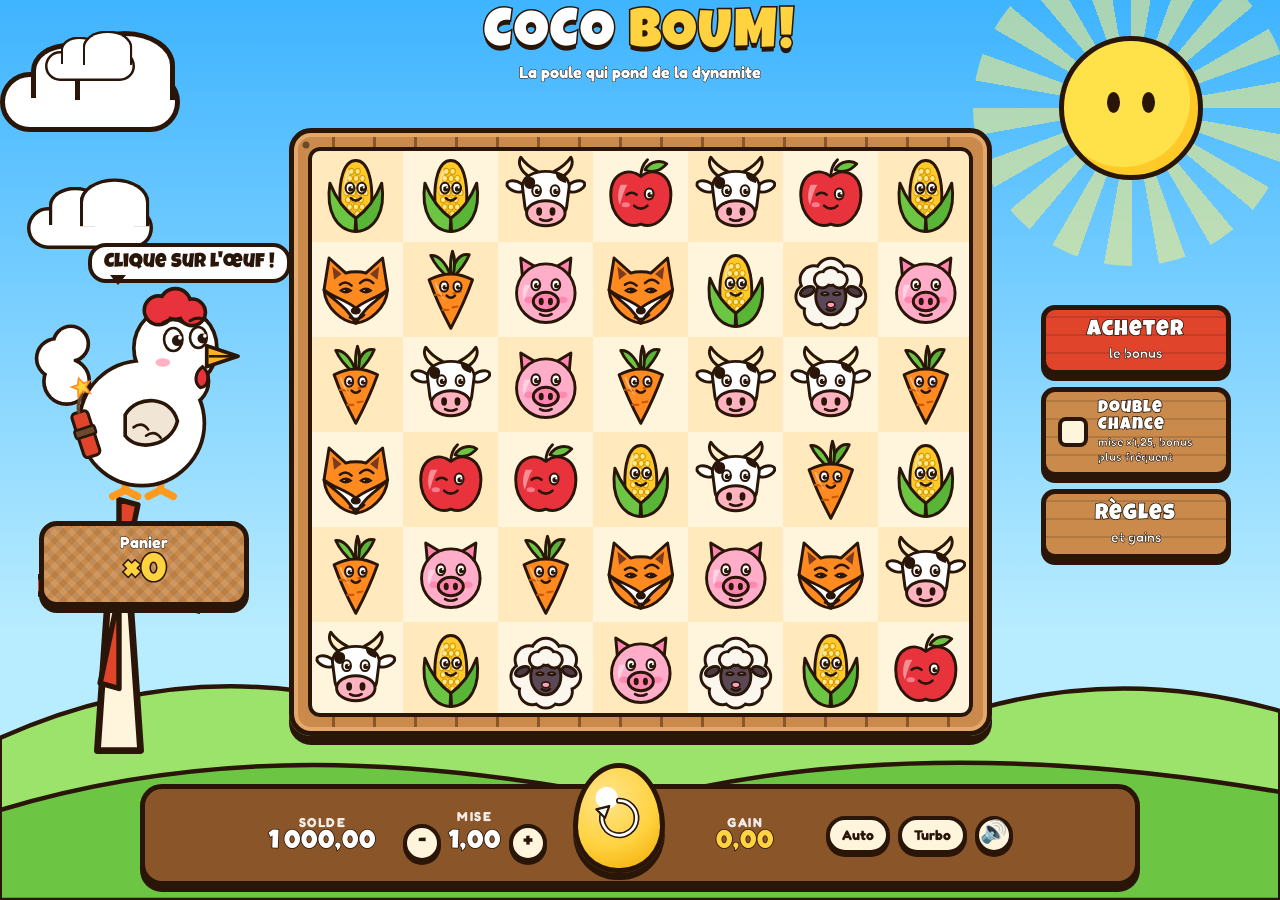
==== coco-boum/index.html @ 8f3250c7 "Make Coco Boum! playable: cartoon art, board animations, sounds and bonus screens Co-Authored-By: Cl" ====
<!doctype html>
<html lang="fr">
<head>
<meta charset="utf-8">
<meta name="viewport" content="width=device-width, initial-scale=1, viewport-fit=cover">
<title>Coco Boum!</title>
<link rel="preconnect" href="https://fonts.googleapis.com">
<link rel="stylesheet" href="https://fonts.googleapis.com/css2?family=Luckiest+Guy&family=Fredoka:wght@500;600;700&display=swap">
<link rel="stylesheet" href="style.css">
</head>
<body>
<!--BODY-->
<div id="scene" aria-hidden="true">
  <div class="sun"><div class="rays"></div><div class="face"></div></div>
  <div class="cloud c1"></div><div class="cloud c2"></div><div class="cloud c3"></div>
  <svg class="hills" viewBox="0 0 1600 400" preserveAspectRatio="none">
    <path d="M0 220 C200 140 380 150 560 210 C760 120 980 130 1180 200 C1340 150 1480 160 1600 190 V400 H0Z" fill="#9be36b" stroke="#2a1608" stroke-width="5"/>
    <path d="M0 300 C260 230 520 240 800 290 C1060 230 1340 240 1600 280 V400 H0Z" fill="#6cc644" stroke="#2a1608" stroke-width="5"/>
  </svg>
  <svg class="mill" viewBox="0 0 120 200">
    <path d="M44 196 L52 80 H68 L76 196Z" fill="#fff4dc" stroke="#2a1608" stroke-width="5" stroke-linejoin="round"/>
    <g class="blades"><path d="M60 80 L60 10 L74 14 Z M60 80 L130 80 L126 94Z M60 80 L60 150 L46 146Z M60 80 L-10 80 L-6 66Z" fill="#e0452b" stroke="#2a1608" stroke-width="4" stroke-linejoin="round"/><circle cx="60" cy="80" r="8" fill="#ffd23f" stroke="#2a1608" stroke-width="4"/></g>
  </svg>
</div>

<div id="app">
  <header id="top">
    <h1 class="logo"><span class="w1">COCO</span> <span class="w2">BOUM!</span></h1>
    <div class="tag">La poule qui pond de la dynamite</div>
  </header>

  <main id="stage">
    <aside id="left">
      <div id="cocoBox"><div id="bubble" hidden></div><div id="coco"></div></div>
      <div id="basket" title="Panier : les multiplicateurs des œufs s'additionnent ici">
        <div class="basket-label">Panier</div>
        <div class="basket-val" id="basketVal">×0</div>
      </div>
      <div id="fsBox" hidden>
        <div class="fs-label">Tours gratuits</div>
        <div class="fs-val"><span id="fsLeft">10</span></div>
      </div>
    </aside>

    <section id="boardWrap">
      <div id="board"></div>
      <div id="fx"></div>
      <div id="winFloat" hidden></div>
    </section>

    <aside id="right">
      <button class="plank buy" id="buyBtn"><b>Acheter</b><span>le bonus</span></button>
      <label class="plank ante" id="anteBox"><input type="checkbox" id="ante"><span><b>Double Chance</b><small>mise ×1,25, bonus plus fréquent</small></span></label>
      <button class="plank info" id="infoBtn"><b>Règles</b><span>et gains</span></button>
    </aside>
  </main>

  <footer id="bar">
    <div class="field"><small>Solde</small><b id="balance">1 000,00</b></div>
    <div class="field bet">
      <small>Mise</small>
      <div class="betrow"><button class="round" id="betDown" aria-label="Baisser la mise">−</button><b id="bet">1,00</b><button class="round" id="betUp" aria-label="Augmenter la mise">+</button></div>
    </div>
    <button id="spin" aria-label="Lancer"><svg viewBox="0 0 100 100"><path d="M50 18 A32 32 0 1 1 20 40" fill="none" stroke="#2a1608" stroke-width="11" stroke-linecap="round"/><path d="M50 18 A32 32 0 1 1 20 40" fill="none" stroke="#fff" stroke-width="5" stroke-linecap="round"/><path d="M8 34 L24 50 L32 28Z" fill="#fff" stroke="#2a1608" stroke-width="4" stroke-linejoin="round"/></svg></button>
    <div class="field win"><small>Gain</small><b id="win">0,00</b></div>
    <div class="toggles">
      <button class="round wide" id="autoBtn">Auto</button>
      <button class="round wide" id="turboBtn">Turbo</button>
      <button class="round" id="soundBtn" aria-label="Son">🔊</button>
    </div>
  </footer>
</div>

<div id="overlay" hidden><div class="card" id="overlayCard"></div></div>
<canvas id="confetti"></canvas>
<!--/BODY-->
<script src="engine.js"></script>
<script src="art.js"></script>
<script src="game.js"></script>
</body>
</html>
---- coco-boum/style.css ----
/* Ferme en plein jour, façon dessin animé : contours bruns épais, aplats vifs, planches de bois. */
:root {
  --ink: #2a1608;
  --sky-top: #3fb4ff;
  --sky-bottom: #b8ecff;
  --grass: #6cc644;
  --barn: #e0452b;
  --chick: #ffd23f;
  --cream: #fff4dc;
  --wood: #c98a4b;
  --wood-dark: #8a5528;
  --fox: #ff8a1f;
  --display: 'Luckiest Guy', 'Arial Black', Impact, sans-serif;
  --body: 'Fredoka', 'Trebuchet MS', system-ui, sans-serif;
  --cell: 64px;
  --speed: 1;
  color-scheme: light;
}

* { box-sizing: border-box; }
[hidden] { display: none !important; }
html, body { height: 100%; margin: 0; overflow: hidden; }
body {
  background: var(--sky-bottom);
  color: var(--ink);
  font-family: var(--body);
  -webkit-tap-highlight-color: transparent;
  user-select: none;
}
button { font: inherit; color: inherit; cursor: pointer; }
button:focus-visible, label:focus-within { outline: 4px solid #fff; outline-offset: 2px; }

/* ---------- décor ---------- */
#scene { position: fixed; inset: 0; pointer-events: none; overflow: hidden; background: linear-gradient(var(--sky-top), var(--sky-bottom) 70%); transition: background 1s; }
.sun { position: absolute; top: 4vh; right: 6vw; width: 16vh; height: 16vh; }
.sun .rays { position: absolute; inset: -60%; border-radius: 50%;
  background: repeating-conic-gradient(rgba(255, 238, 120, .55) 0 10deg, transparent 10deg 20deg);
  animation: spinSlow 40s linear infinite; }
.sun .face { position: absolute; inset: 0; border-radius: 50%; background: #ffe24a; border: 5px solid var(--ink);
  box-shadow: inset -8px -8px 0 #ffc928; }
.sun .face::before, .sun .face::after { content: ''; position: absolute; top: 38%; width: 10%; height: 16%; border-radius: 50%; background: var(--ink); }
.sun .face::before { left: 32%; } .sun .face::after { right: 32%; }
.cloud { position: absolute; width: 180px; height: 60px; background: #fff; border: 5px solid var(--ink); border-radius: 40px; animation: drift linear infinite; }
.cloud::before, .cloud::after { content: ''; position: absolute; background: #fff; border: 5px solid var(--ink); border-bottom: 0; border-radius: 50% 50% 0 0; }
.cloud::before { width: 70px; height: 50px; left: 26px; top: -34px; border-right: 0; }
.cloud::after { width: 90px; height: 64px; left: 70px; top: -46px; }
.cloud.c1 { top: 8vh; animation-duration: 70s; animation-delay: -20s; }
.cloud.c2 { top: 22vh; transform: scale(.7); animation-duration: 95s; animation-delay: -60s; }
.cloud.c3 { top: 4vh; transform: scale(.5); animation-duration: 120s; animation-delay: -5s; }
.hills { position: absolute; left: 0; bottom: 0; width: 100%; height: 40vh; }
.mill { position: absolute; left: 3vw; bottom: 16vh; height: 30vh; }
.mill .blades { transform-origin: 60px 80px; animation: spinSlow 9s linear infinite; }
body.fs { --sky-top: #5b2a86; --sky-bottom: #ff9d5c; }
body.fs .sun .face { background: #ffb347; }
@keyframes spinSlow { to { transform: rotate(360deg); } }
@keyframes drift { from { left: -240px; } to { left: 110vw; } }

/* ---------- mise en page ---------- */
#app { position: relative; height: 100%; display: flex; flex-direction: column; padding: 8px 16px; gap: 6px; }
#top { text-align: center; line-height: 1; }
.logo { margin: 0; font-family: var(--display); font-weight: 400; font-size: clamp(30px, 6vh, 62px); letter-spacing: 2px;
  -webkit-text-stroke: 3px var(--ink); paint-order: stroke fill; text-shadow: 0 5px 0 var(--ink); }
.logo .w1 { color: #fff; }
.logo .w2 { color: var(--chick); display: inline-block; animation: wobble 2.4s ease-in-out infinite; }
.tag { font-weight: 700; font-size: clamp(12px, 1.8vh, 17px); color: #fff; -webkit-text-stroke: 1px var(--ink); paint-order: stroke fill; margin-top: 2px; }
@keyframes wobble { 0%, 100% { transform: rotate(-3deg) scale(1); } 50% { transform: rotate(3deg) scale(1.06); } }

#stage { flex: 1; min-height: 0; display: grid; grid-template-columns: minmax(0, 1fr) auto minmax(0, 1fr); gap: 16px; align-items: center; }
#left, #right { display: flex; flex-direction: column; align-items: center; gap: 12px; min-width: 0; }

/* ---------- plateau ---------- */
#boardWrap { position: relative; width: calc(var(--cell) * 7 + 38px); height: calc(var(--cell) * 6 + 38px); padding: 14px;
  border: 5px solid var(--ink); border-radius: 22px;
  background:
    radial-gradient(circle at 12px 12px, #6b4a2a 3px, transparent 4px) 0 0 / 100% 100% no-repeat,
    repeating-linear-gradient(90deg, var(--wood) 0 38px, var(--wood-dark) 38px 41px);
  box-shadow: 0 9px 0 var(--ink), inset 0 0 0 4px #e3a86a; }
#boardWrap::after { content: ''; position: absolute; inset: 14px; border-radius: 12px; border: 4px solid var(--ink); pointer-events: none; }
#board { position: relative; width: 100%; height: 100%; border-radius: 12px; overflow: hidden;
  background: repeating-conic-gradient(#fff4dc 0 25%, #ffe9bd 0 50%) 0 0 / calc(var(--cell) * 2) calc(var(--cell) * 2); }
#fx { position: absolute; inset: 14px; pointer-events: none; }

.cell { position: absolute; left: 0; top: 0; width: var(--cell); height: var(--cell); padding: calc(var(--cell) * .06);
  transition: transform calc(380ms / var(--speed)) cubic-bezier(.34, 1.45, .64, 1); will-change: transform; }
.cell.no-anim { transition: none; }
.cell .sym { position: relative; width: 100%; height: 100%; transform-origin: 50% 90%; }
.cell svg { width: 100%; height: 100%; display: block; overflow: visible; }
.cell .crack { position: absolute; inset: 0; }
.cell.landed .sym { animation: squash calc(300ms / var(--speed)) ease-out; }
.cell.win .sym { animation: wiggle calc(260ms / var(--speed)) ease-in-out infinite; filter: drop-shadow(0 0 6px #fff) drop-shadow(0 0 10px #ffd23f); }
.cell.pop .sym { animation: pop calc(300ms / var(--speed)) ease-in forwards; }
.cell.egg .sym { animation: eggIdle 2.2s ease-in-out infinite; filter: drop-shadow(0 0 5px rgba(255, 210, 63, .9)); }
.cell.shake .sym { animation: shake calc(90ms / var(--speed)) linear 5; }
.cell.barn.glow .sym { animation: barnGlow .5s ease-in-out infinite alternate; }
.cell.charred .sym { filter: brightness(.25) sepia(1); }
@keyframes squash { 0% { transform: scale(1.15, .8); } 55% { transform: scale(.94, 1.08); } 100% { transform: none; } }
@keyframes wiggle { 0%, 100% { transform: rotate(-7deg) scale(1.08); } 50% { transform: rotate(7deg) scale(1.08); } }
@keyframes pop { 0% { transform: scale(1.1); } 40% { transform: scale(1.35); opacity: 1; } 100% { transform: scale(0); opacity: 0; } }
@keyframes eggIdle { 0%, 100% { transform: rotate(-4deg); } 50% { transform: rotate(4deg); } }
@keyframes shake { 0% { transform: translateX(-5%) rotate(-6deg); } 50% { transform: translateX(5%) rotate(6deg); } 100% { transform: translateX(-5%) rotate(-6deg); } }
@keyframes barnGlow { from { transform: scale(1); filter: drop-shadow(0 0 4px #fff); } to { transform: scale(1.12); filter: drop-shadow(0 0 14px #ffd23f); } }

/* ---------- effets ---------- */
.word { position: absolute; font-family: var(--display); color: var(--chick); -webkit-text-stroke: 3px var(--ink); paint-order: stroke fill;
  text-shadow: 0 4px 0 var(--ink); white-space: nowrap; transform: translate(-50%, -50%); pointer-events: none; z-index: 5;
  animation: wordPop calc(900ms / var(--speed)) cubic-bezier(.3, 1.6, .5, 1) forwards; }
.word.red { color: var(--barn); }
.word.white { color: #fff; }
@keyframes wordPop { 0% { transform: translate(-50%, -50%) scale(0) rotate(-12deg); } 30% { transform: translate(-50%, -50%) scale(1.2) rotate(4deg); }
  75% { opacity: 1; transform: translate(-50%, -60%) scale(1) rotate(0); } 100% { opacity: 0; transform: translate(-50%, -90%) scale(.9); } }
.medal { position: absolute; width: calc(var(--cell) * 1.1); height: calc(var(--cell) * 1.1); transform: translate(-50%, -50%); z-index: 6; pointer-events: none;
  display: grid; place-items: center; transition: left calc(600ms / var(--speed)) cubic-bezier(.5, -0.3, .6, 1), top calc(600ms / var(--speed)) cubic-bezier(.3, -0.6, .6, 1), transform calc(600ms / var(--speed)); }
.medal svg { position: absolute; inset: 0; width: 100%; height: 100%; animation: spinSlow 3s linear infinite; }
.medal b { position: relative; font-family: var(--display); font-weight: 400; font-size: calc(var(--cell) * .38); color: #fff; -webkit-text-stroke: 2.5px var(--ink); paint-order: stroke fill; }
.medal.born { animation: medalIn calc(450ms / var(--speed)) cubic-bezier(.3, 1.8, .5, 1); }
@keyframes medalIn { from { transform: translate(-50%, -50%) scale(0) rotate(-90deg); } }
.shell { position: absolute; width: calc(var(--cell) * .5); height: calc(var(--cell) * .3); background: var(--cream); border: 3px solid var(--ink);
  pointer-events: none; z-index: 4; animation: shellFly calc(600ms / var(--speed)) ease-in forwards; }
.shell.top { border-radius: 50% 50% 10% 10%; clip-path: polygon(0 0, 100% 0, 100% 70%, 80% 100%, 60% 70%, 40% 100%, 20% 70%, 0 100%); --dx: -40px; }
.shell.bot { border-radius: 10% 10% 50% 50%; --dx: 40px; }
@keyframes shellFly { to { transform: translate(var(--dx), 60px) rotate(200deg); opacity: 0; } }
.star { position: absolute; width: calc(var(--cell) * .32); height: calc(var(--cell) * .32); pointer-events: none; z-index: 4;
  animation: starFly calc(600ms / var(--speed)) ease-out forwards; }
.star svg { width: 100%; height: 100%; }
@keyframes starFly { from { transform: translate(-50%, -50%) scale(.4); } to { transform: translate(calc(-50% + var(--dx)), calc(-50% + var(--dy))) rotate(180deg) scale(1); opacity: 0; } }
.puff { position: absolute; width: calc(var(--cell) * 1.3); height: calc(var(--cell) * 1.3); transform: translate(-50%, -50%); border-radius: 50%; pointer-events: none; z-index: 4;
  background: radial-gradient(circle at 30% 30%, #fff 0 30%, transparent 31%), radial-gradient(circle at 70% 35%, #fff 0 28%, transparent 29%), radial-gradient(circle at 50% 70%, #fff 0 32%, transparent 33%);
  filter: drop-shadow(0 0 1px var(--ink)) drop-shadow(0 0 1px var(--ink)); animation: puff calc(500ms / var(--speed)) ease-out forwards; }
@keyframes puff { from { transform: translate(-50%, -50%) scale(.3); } 60% { opacity: 1; } to { transform: translate(-50%, -50%) scale(1.3); opacity: 0; } }
.boom { position: absolute; width: calc(var(--cell) * 3.4); height: calc(var(--cell) * 3.4); transform: translate(-50%, -50%); pointer-events: none; z-index: 7;
  animation: boom calc(650ms / var(--speed)) cubic-bezier(.2, 1.4, .5, 1) forwards; }
.boom svg { width: 100%; height: 100%; }
@keyframes boom { 0% { transform: translate(-50%, -50%) scale(.1) rotate(-30deg); } 40% { transform: translate(-50%, -50%) scale(1.1) rotate(8deg); } 80% { opacity: 1; } 100% { transform: translate(-50%, -50%) scale(1.25); opacity: 0; } }
.dyn { position: absolute; width: var(--cell); height: var(--cell); transform: translate(-50%, -50%); z-index: 6; pointer-events: none; animation: fizz 120ms linear infinite; }
.dyn svg { width: 100%; height: 100%; }
.dyn .sp { position: absolute; right: -8%; top: -14%; width: 40%; height: 40%; animation: spinSlow .3s linear infinite; }
@keyframes fizz { 50% { transform: translate(-50%, -50%) rotate(4deg) scale(1.05); } }
.shakeAll { animation: bigShake calc(400ms / var(--speed)) linear; }
@keyframes bigShake { 20% { transform: translate(-8px, 5px) rotate(-1deg); } 40% { transform: translate(8px, -6px) rotate(1deg); } 60% { transform: translate(-6px, -3px); } 80% { transform: translate(5px, 4px); } }
.runner { position: absolute; top: calc(var(--cell) * -1.1); left: -30%; width: calc(var(--cell) * 1.6); z-index: 8; pointer-events: none;
  transition: left calc(1100ms / var(--speed)) linear; }
.runner .coco-svg { width: 100%; animation: hop calc(160ms / var(--speed)) ease-in-out infinite alternate; }
@keyframes hop { to { transform: translateY(-10%) rotate(4deg); } }

#winFloat { position: absolute; left: 50%; top: 50%; transform: translate(-50%, -50%); z-index: 9; pointer-events: none;
  font-family: var(--display); font-size: calc(var(--cell) * .9); color: #fff; -webkit-text-stroke: 4px var(--ink); paint-order: stroke fill; text-shadow: 0 6px 0 var(--ink);
  animation: slam calc(500ms / var(--speed)) cubic-bezier(.3, 1.7, .5, 1); white-space: nowrap; }
#winFloat em { font-style: normal; color: var(--chick); }
@keyframes slam { from { transform: translate(-50%, -50%) scale(2.6); opacity: 0; } }

/* ---------- Coco et le Panier ---------- */
#cocoBox { position: relative; width: min(100%, 230px); }
#coco .coco-svg { width: 100%; display: block; animation: breathe 2.6s ease-in-out infinite; transform-origin: 50% 100%; }
#coco.happy .coco-svg { animation: jump .45s cubic-bezier(.3, 1.6, .5, 1) 3; }
#coco.scared .coco-svg { animation: shake .09s linear 8; }
.coco-svg .lid { transform-box: fill-box; transform-origin: 50% 0; transform: scaleY(0); animation: blink 4s infinite; }
.fuse-spark { animation: spinSlow .4s linear infinite; transform-box: fill-box; transform-origin: center; }
@keyframes breathe { 0%, 100% { transform: scale(1, 1); } 50% { transform: scale(1.03, .97); } }
@keyframes jump { 40% { transform: translateY(-22%) scale(.92, 1.1); } 70% { transform: translateY(0) scale(1.1, .9); } }
@keyframes blink { 0%, 92%, 100% { transform: scaleY(0); } 95% { transform: scaleY(1); } }
#bubble { position: absolute; top: -6%; right: -14%; z-index: 2; background: #fff; border: 4px solid var(--ink); border-radius: 18px; padding: 6px 12px;
  font-family: var(--display); font-size: 20px; white-space: nowrap; animation: slamSmall .35s cubic-bezier(.3, 1.8, .5, 1); }
#bubble::after { content: ''; position: absolute; left: 18px; bottom: -14px; border: 8px solid transparent; border-top: 10px solid var(--ink); }
@keyframes slamSmall { from { transform: scale(0); } }

#basket, #fsBox { width: min(100%, 210px); text-align: center; background: var(--wood); border: 5px solid var(--ink); border-radius: 18px;
  box-shadow: 0 6px 0 var(--ink); padding: 6px 10px 8px;
  background-image: repeating-linear-gradient(45deg, rgba(0, 0, 0, .08) 0 6px, transparent 6px 12px), repeating-linear-gradient(-45deg, rgba(255, 255, 255, .12) 0 6px, transparent 6px 12px); }
.basket-label, .fs-label { font-weight: 700; color: #fff; -webkit-text-stroke: 1px var(--ink); paint-order: stroke fill; font-size: 16px; }
.basket-val, .fs-val { font-family: var(--display); font-size: 40px; line-height: 1.05; color: var(--chick); -webkit-text-stroke: 3px var(--ink); paint-order: stroke fill; }
#basket.bump { animation: squash .4s ease-out; }
#basket.hot .basket-val { color: #fff; animation: wobble .5s ease-in-out infinite; }
#fsBox { background-color: #7b3fb0; }

/* ---------- panneaux de bois ---------- */
.plank { display: flex; flex-direction: column; align-items: center; justify-content: center; gap: 2px; width: min(100%, 190px); min-height: 70px; padding: 8px 12px;
  background: var(--wood) repeating-linear-gradient(0deg, transparent 0 16px, rgba(0, 0, 0, .12) 16px 18px); border: 5px solid var(--ink); border-radius: 14px;
  box-shadow: 0 6px 0 var(--ink); text-align: center; font-weight: 600; font-size: 14px; color: #fff; -webkit-text-stroke: .6px var(--ink); transition: transform .1s; }
.plank b { font-family: var(--display); font-weight: 400; font-size: 22px; letter-spacing: 1px; -webkit-text-stroke: 1.5px var(--ink); paint-order: stroke fill; display: block; }
.plank:hover { transform: translateY(-2px) rotate(-1deg); }
.plank:active { transform: translateY(4px); box-shadow: 0 2px 0 var(--ink); }
.plank.buy { background-color: var(--barn); }
.plank.ante { cursor: pointer; flex-direction: row; gap: 10px; text-align: left; }
.plank.ante input { appearance: none; width: 30px; height: 30px; flex: none; border: 4px solid var(--ink); border-radius: 8px; background: var(--cream); margin: 0; cursor: pointer; }
.plank.ante input:checked { background: var(--chick) url("data:image/svg+xml,%3Csvg xmlns='http://www.w3.org/2000/svg' viewBox='0 0 20 20'%3E%3Cpath d='M4 10l4 4 8-9' fill='none' stroke='%232a1608' stroke-width='3.5' stroke-linecap='round' stroke-linejoin='round'/%3E%3C/svg%3E") center/80% no-repeat; }
.plank.ante b { font-size: 17px; }
.plank.ante small { display: block; font-size: 12px; }
button:disabled, .plank.off { opacity: .5; pointer-events: none; }

/* ---------- barre du bas ---------- */
#bar { display: flex; align-items: center; justify-content: center; gap: clamp(8px, 2vw, 28px); flex-wrap: wrap;
  padding: 8px 18px calc(8px + env(safe-area-inset-bottom, 0px)); background: var(--wood-dark); border: 5px solid var(--ink); border-radius: 22px;
  box-shadow: 0 6px 0 var(--ink); max-width: 1000px; width: 100%; margin: 0 auto 6px; }
.field { display: flex; flex-direction: column; align-items: center; min-width: 110px; color: #fff; }
.field small { font-weight: 700; font-size: 13px; text-transform: uppercase; letter-spacing: 1.5px; opacity: .9; }
.field b { font-family: var(--display); font-weight: 400; font-size: 26px; letter-spacing: 1px; -webkit-text-stroke: 1.5px var(--ink); paint-order: stroke fill; font-variant-numeric: tabular-nums; }
.field.win b { color: var(--chick); }
.betrow { display: flex; align-items: center; gap: 8px; }
.round { width: 38px; height: 38px; border-radius: 50%; border: 4px solid var(--ink); background: var(--cream); color: var(--ink); font-family: var(--display); font-size: 22px; line-height: 1;
  box-shadow: 0 3px 0 var(--ink); display: grid; place-items: center; padding: 0; }
.round.wide { width: auto; border-radius: 20px; padding: 0 12px; font-family: var(--body); font-weight: 700; font-size: 14px; }
.round.on { background: var(--chick); }
.round:active { transform: translateY(3px); box-shadow: none; }
.toggles { display: flex; gap: 8px; }
#spin { width: 92px; height: 110px; border: 5px solid var(--ink); border-radius: 50% 50% 48% 48% / 58% 58% 42% 42%; background: radial-gradient(circle at 35% 30%, #fff 0 12%, #ffe07a 13%, var(--chick) 55%, #f0a800);
  box-shadow: 0 7px 0 var(--ink); margin-top: -34px; padding: 14px; transition: transform .15s; }
#spin svg { width: 100%; height: 100%; }
#spin:hover svg { animation: spinSlow .8s linear infinite; }
#spin:active { transform: translateY(5px); box-shadow: 0 2px 0 var(--ink); }
#spin.busy { background: radial-gradient(circle at 35% 30%, #fff 0 12%, #ffd0b8 13%, #ff8a1f 60%, #e0452b); }
#spin.busy svg { animation: spinSlow .5s linear infinite; }

/* ---------- fenêtres ---------- */
#overlay { position: fixed; inset: 0; z-index: 50; display: grid; place-items: center; padding: 16px; background: rgba(42, 22, 8, .55); }
#overlay .card { position: relative; max-width: 620px; width: 100%; max-height: 90%; overflow: auto; background: var(--cream); border: 6px solid var(--ink); border-radius: 26px;
  box-shadow: 0 10px 0 var(--ink); padding: 22px; text-align: center; animation: slam .45s cubic-bezier(.3, 1.6, .5, 1); }
.card h2 { font-family: var(--display); font-weight: 400; font-size: 38px; margin: 0 0 8px; color: var(--chick); -webkit-text-stroke: 2.5px var(--ink); paint-order: stroke fill; text-shadow: 0 4px 0 var(--ink); line-height: 1.1; }
.card h2.red { color: var(--barn); }
.card p { font-size: 17px; margin: 8px auto; max-width: 48ch; line-height: 1.4; }
.card .big { font-family: var(--display); font-size: clamp(44px, 9vw, 78px); color: var(--chick); -webkit-text-stroke: 3px var(--ink); paint-order: stroke fill; text-shadow: 0 6px 0 var(--ink); font-variant-numeric: tabular-nums; }
.card .go { margin-top: 14px; font-family: var(--display); font-size: 24px; padding: 10px 28px; border: 5px solid var(--ink); border-radius: 18px; background: var(--chick); box-shadow: 0 6px 0 var(--ink); }
.card .go.alt { background: #fff; }
.card .row { display: flex; gap: 12px; justify-content: center; flex-wrap: wrap; }
.buycard { flex: 1 1 220px; border: 5px solid var(--ink); border-radius: 18px; padding: 12px; background: #fff; box-shadow: 0 5px 0 var(--ink); display: flex; flex-direction: column; gap: 6px; align-items: center; }
.buycard h3 { font-family: var(--display); font-weight: 400; font-size: 24px; margin: 0; color: var(--barn); -webkit-text-stroke: 1px var(--ink); }
.buycard .price { font-family: var(--display); font-size: 30px; }
.buycard p { font-size: 14px; margin: 0; }
.buycard .go { margin-top: auto; font-size: 20px; padding: 8px 20px; }
.paytable { display: grid; grid-template-columns: repeat(auto-fill, minmax(130px, 1fr)); gap: 10px; margin: 12px 0; }
.pay { border: 4px solid var(--ink); border-radius: 14px; background: #fff; padding: 6px; font-size: 13px; }
.pay svg { width: 56px; height: 56px; }
.pay div { display: flex; justify-content: space-between; font-variant-numeric: tabular-nums; }
.rules { text-align: left; font-size: 15px; line-height: 1.45; }
.rules li { margin: 4px 0; }
.close { position: absolute; top: 10px; right: 10px; }
#confetti { position: fixed; inset: 0; width: 100%; height: 100%; pointer-events: none; z-index: 60; }
.bigwin h2 { font-size: clamp(40px, 8vw, 70px); animation: wobble .8s ease-in-out infinite; }

/* ---------- téléphone ---------- */
@media (max-width: 820px), (max-aspect-ratio: 1/1) {
  #app { padding: 6px 10px; }
  #stage { grid-template-columns: 1fr; grid-template-rows: auto minmax(0, 1fr) auto; gap: 8px; justify-items: center; }
  #left { order: 0; flex-direction: row; justify-content: center; width: 100%; }
  #boardWrap { order: 1; }
  #right { order: 2; flex-direction: row; justify-content: center; width: 100%; }
  #cocoBox { width: 70px; }
  #bubble { font-size: 14px; right: auto; left: 60px; top: 0; }
  #basket, #fsBox { width: auto; min-width: 100px; padding: 3px 10px; }
  .basket-val, .fs-val { font-size: 28px; }
  .plank { min-height: 48px; padding: 4px 8px; font-size: 11px; width: auto; flex: 1 1 0; max-width: 170px; }
  .plank b { font-size: 16px; }
  .plank.ante b { font-size: 13px; }
  .plank.ante small { display: none; }
  .plank.ante input { width: 22px; height: 22px; border-width: 3px; }
  .mill { display: none; }
  #bar { gap: 8px 14px; padding: 6px 10px; }
  .field { min-width: 80px; }
  .field b { font-size: 20px; }
  #spin { width: 74px; height: 88px; margin-top: 0; order: -1; }
}
@media (prefers-reduced-motion: reduce) {
  *, *::before, *::after { animation-duration: .01ms !important; animation-iteration-count: 1 !important; }
}
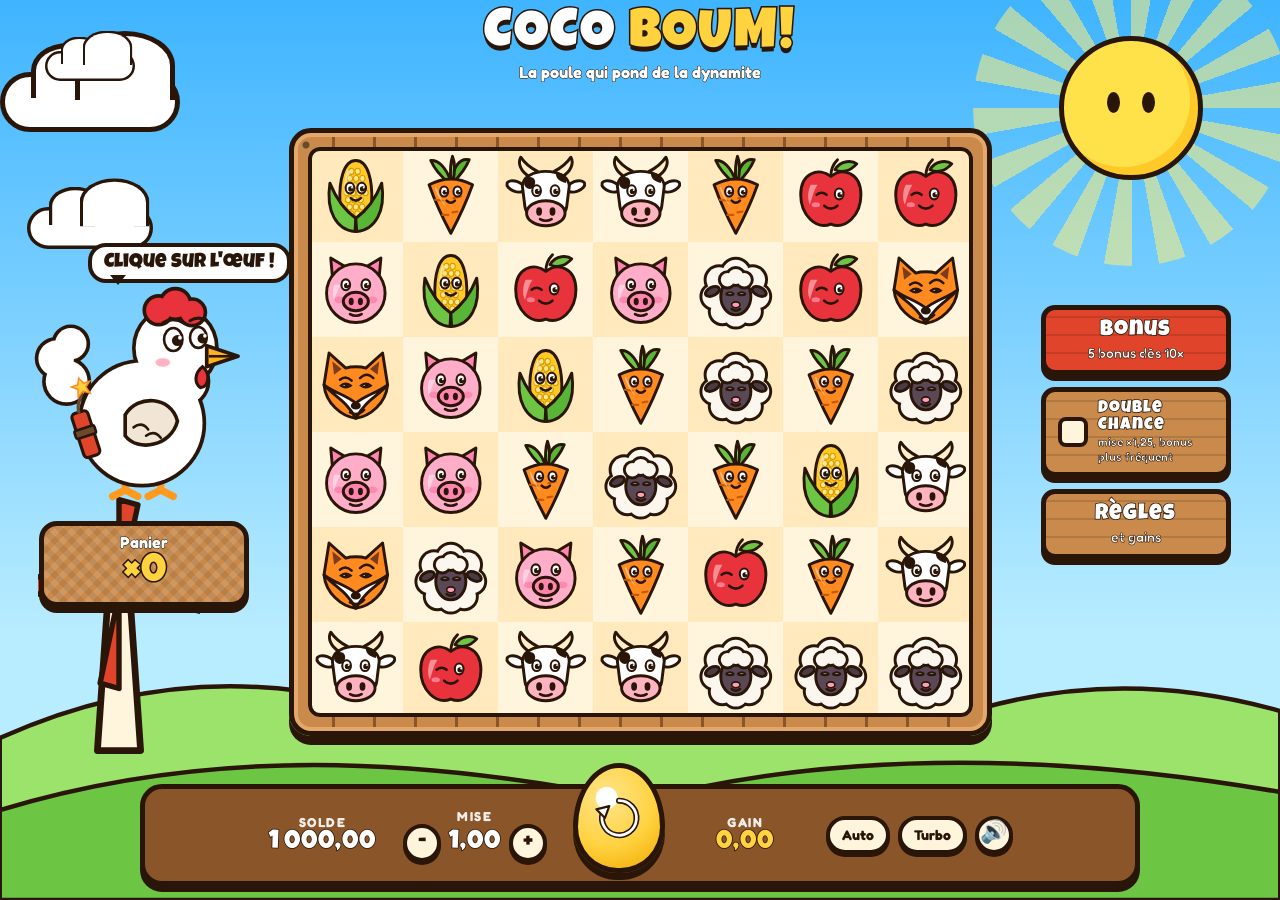
==== commit 7199eb84: "Add five Coco Boum! bonuses from 10x to 200x, column-by-column drops and a tabbed rules screen Each " ====
--- a/coco-boum/index.html
+++ b/coco-boum/index.html
@@ -37,7 +37,8 @@
         <div class="basket-val" id="basketVal">×0</div>
       </div>
       <div id="fsBox" hidden>
-        <div class="fs-label">Tours gratuits</div>
+        <div class="fs-name" id="fsName">Bonus</div>
+        <div class="fs-label">Tours gratuits restants</div>
         <div class="fs-val"><span id="fsLeft">10</span></div>
       </div>
     </aside>
@@ -49,7 +50,7 @@
     </section>
 
     <aside id="right">
-      <button class="plank buy" id="buyBtn"><b>Acheter</b><span>le bonus</span></button>
+      <button class="plank buy" id="buyBtn"><b>Bonus</b><span>5 bonus dès 10×</span></button>
       <label class="plank ante" id="anteBox"><input type="checkbox" id="ante"><span><b>Double Chance</b><small>mise ×1,25, bonus plus fréquent</small></span></label>
       <button class="plank info" id="infoBtn"><b>Règles</b><span>et gains</span></button>
     </aside>
--- a/coco-boum/style.css
+++ b/coco-boum/style.css
@@ -86,13 +86,15 @@
 .cell .sym { position: relative; width: 100%; height: 100%; transform-origin: 50% 90%; }
 .cell svg { width: 100%; height: 100%; display: block; overflow: visible; }
 .cell .crack { position: absolute; inset: 0; }
-.cell.landed .sym { animation: squash calc(300ms / var(--speed)) ease-out; }
+.cell.landed .sym { animation: bounce calc(360ms / var(--speed)) ease-out; }
 .cell.win .sym { animation: wiggle calc(260ms / var(--speed)) ease-in-out infinite; filter: drop-shadow(0 0 6px #fff) drop-shadow(0 0 10px #ffd23f); }
 .cell.pop .sym { animation: pop calc(300ms / var(--speed)) ease-in forwards; }
 .cell.egg .sym { animation: eggIdle 2.2s ease-in-out infinite; filter: drop-shadow(0 0 5px rgba(255, 210, 63, .9)); }
 .cell.shake .sym { animation: shake calc(90ms / var(--speed)) linear 5; }
 .cell.barn.glow .sym { animation: barnGlow .5s ease-in-out infinite alternate; }
 .cell.charred .sym { filter: brightness(.25) sepia(1); }
+@keyframes bounce { 0% { transform: scale(1.12, .86); } 30% { transform: translateY(-14%) scale(.95, 1.06); } 55% { transform: translateY(0) scale(1.05, .95); }
+  75% { transform: translateY(-4%) scale(.99, 1.01); } 100% { transform: none; } }
 @keyframes squash { 0% { transform: scale(1.15, .8); } 55% { transform: scale(.94, 1.08); } 100% { transform: none; } }
 @keyframes wiggle { 0%, 100% { transform: rotate(-7deg) scale(1.08); } 50% { transform: rotate(7deg) scale(1.08); } }
 @keyframes pop { 0% { transform: scale(1.1); } 40% { transform: scale(1.35); opacity: 1; } 100% { transform: scale(0); opacity: 0; } }
@@ -212,7 +214,7 @@
 
 /* ---------- fenêtres ---------- */
 #overlay { position: fixed; inset: 0; z-index: 50; display: grid; place-items: center; padding: 16px; background: rgba(42, 22, 8, .55); }
-#overlay .card { position: relative; max-width: 620px; width: 100%; max-height: 90%; overflow: auto; background: var(--cream); border: 6px solid var(--ink); border-radius: 26px;
+#overlay .card { position: relative; max-width: 620px; transition: max-width .2s; width: 100%; max-height: 90%; overflow: auto; background: var(--cream); border: 6px solid var(--ink); border-radius: 26px;
   box-shadow: 0 10px 0 var(--ink); padding: 22px; text-align: center; animation: slam .45s cubic-bezier(.3, 1.6, .5, 1); }
 .card h2 { font-family: var(--display); font-weight: 400; font-size: 38px; margin: 0 0 8px; color: var(--chick); -webkit-text-stroke: 2.5px var(--ink); paint-order: stroke fill; text-shadow: 0 4px 0 var(--ink); line-height: 1.1; }
 .card h2.red { color: var(--barn); }
@@ -221,11 +223,6 @@
 .card .go { margin-top: 14px; font-family: var(--display); font-size: 24px; padding: 10px 28px; border: 5px solid var(--ink); border-radius: 18px; background: var(--chick); box-shadow: 0 6px 0 var(--ink); }
 .card .go.alt { background: #fff; }
 .card .row { display: flex; gap: 12px; justify-content: center; flex-wrap: wrap; }
-.buycard { flex: 1 1 220px; border: 5px solid var(--ink); border-radius: 18px; padding: 12px; background: #fff; box-shadow: 0 5px 0 var(--ink); display: flex; flex-direction: column; gap: 6px; align-items: center; }
-.buycard h3 { font-family: var(--display); font-weight: 400; font-size: 24px; margin: 0; color: var(--barn); -webkit-text-stroke: 1px var(--ink); }
-.buycard .price { font-family: var(--display); font-size: 30px; }
-.buycard p { font-size: 14px; margin: 0; }
-.buycard .go { margin-top: auto; font-size: 20px; padding: 8px 20px; }
 .paytable { display: grid; grid-template-columns: repeat(auto-fill, minmax(130px, 1fr)); gap: 10px; margin: 12px 0; }
 .pay { border: 4px solid var(--ink); border-radius: 14px; background: #fff; padding: 6px; font-size: 13px; }
 .pay svg { width: 56px; height: 56px; }
@@ -235,6 +232,87 @@
 .close { position: absolute; top: 10px; right: 10px; }
 #confetti { position: fixed; inset: 0; width: 100%; height: 100%; pointer-events: none; z-index: 60; }
 .bigwin h2 { font-size: clamp(40px, 8vw, 70px); animation: wobble .8s ease-in-out infinite; }
+
+/* ---------- bonus ---------- */
+.cell .nestbase { position: absolute; left: 2%; right: 2%; bottom: -4%; height: 70%; }
+.cell .nestbase svg { width: 100%; height: 100%; }
+.cell.sticky .sym { filter: drop-shadow(0 0 6px #ff7ad9); }
+.dyn.falling { animation: dynDrop calc(450ms / var(--speed)) cubic-bezier(.5, 0, .8, .6), fizz 120ms linear infinite calc(450ms / var(--speed)); }
+@keyframes dynDrop { from { transform: translate(-50%, -400%) rotate(-180deg); } }
+.fs-name { font-family: var(--display); color: #fff; -webkit-text-stroke: 1.5px var(--ink); paint-order: stroke fill; font-size: 18px; line-height: 1.1; }
+body.fs-chicks { --sky-top: #ff9a3c; --sky-bottom: #ffe7a0; }
+body.fs-sticky { --sky-top: #c04fd6; --sky-bottom: #ffc2e8; }
+body.fs-dynamite { --sky-top: #1d1446; --sky-bottom: #e0452b; }
+body.fs-grange { --sky-top: #5b2a86; --sky-bottom: #ff9d5c; }
+body.fs-super { --sky-top: #0b1a3d; --sky-bottom: #d4a017; }
+.bonus-intro .intro-ico { width: 110px; height: 110px; animation: wobble 1.2s ease-in-out infinite; }
+.card .note { font-weight: 700; font-size: 15px; }
+#overlay .card.wide { max-width: 980px; }
+.buygrid { display: grid; grid-template-columns: repeat(auto-fit, minmax(160px, 1fr)); gap: 12px; margin-top: 10px; }
+.buycard { position: relative; border: 5px solid var(--ink); border-radius: 18px; padding: 14px 10px 12px; background: #fff; box-shadow: 0 5px 0 var(--ink);
+  display: flex; flex-direction: column; gap: 4px; align-items: center; }
+.buycard .buy-ico { width: 74px; height: 74px; }
+.buycard:hover .buy-ico { animation: wobble .6s ease-in-out infinite; }
+.buycard h3 { font-family: var(--display); font-weight: 400; font-size: 20px; margin: 0; color: var(--barn); -webkit-text-stroke: 1px var(--ink); line-height: 1.1; }
+.buycard .short { font-weight: 700; font-size: 14px; margin: 0; }
+.buycard .spins { font-size: 12px; margin: 0; opacity: .8; }
+.buycard .go { margin-top: auto; font-size: 20px; padding: 6px 14px; width: 100%; }
+.tag-price { position: absolute; top: -14px; right: -8px; background: var(--barn); color: #fff; font-family: var(--display); font-size: 18px; border: 4px solid var(--ink); border-radius: 12px; padding: 2px 8px; transform: rotate(6deg); -webkit-text-stroke: 1px var(--ink); }
+.tier0 { background: #fffbe6; } .tier1 { background: #fff0fb; } .tier2 { background: #fff0ea; } .tier3 { background: #f6efff; } .tier4 { background: #fff7d1; }
+.buycard.tier4 { box-shadow: 0 5px 0 var(--ink), 0 0 18px #ffd23f; }
+
+/* ---------- règles ---------- */
+.tabs { display: flex; gap: 6px; justify-content: center; flex-wrap: wrap; margin: 6px 0 12px; }
+.tab { border: 4px solid var(--ink); border-radius: 14px; background: #fff; padding: 6px 14px; font-weight: 700; font-size: 15px; box-shadow: 0 3px 0 var(--ink); }
+.tab.on { background: var(--chick); transform: translateY(2px); box-shadow: 0 1px 0 var(--ink); }
+.tabbody { text-align: left; }
+.tabbody p { max-width: none; margin: 8px 0; font-size: 15px; }
+.tabbody .lead { font-size: 16px; }
+.tabbody .small { font-size: 13px; opacity: .85; }
+.tabbody h3.sub { font-family: var(--display); font-weight: 400; font-size: 22px; margin: 16px 0 4px; color: var(--barn); -webkit-text-stroke: 1px var(--ink); }
+.tablewrap { overflow-x: auto; }
+.paytab, .odds, .facts { width: 100%; border-collapse: separate; border-spacing: 0; border: 4px solid var(--ink); border-radius: 14px; overflow: hidden; background: #fff; font-variant-numeric: tabular-nums; }
+.paytab th, .paytab td, .odds th, .odds td, .facts th, .facts td { padding: 6px 8px; border-bottom: 2px solid #ecdcc0; text-align: right; font-size: 14px; }
+.paytab thead th, .odds thead th { background: var(--wood-dark); color: #fff; font-size: 13px; text-transform: uppercase; letter-spacing: 1px; text-align: right; }
+.paytab thead th:first-child, .odds thead th:first-child { text-align: left; }
+.paytab tbody th, .odds tbody th { text-align: left; font-weight: 700; white-space: nowrap; }
+.paytab tbody th > *, .odds tbody th > * { vertical-align: middle; }
+.paytab tbody tr:nth-child(even) td, .paytab tbody tr:nth-child(even) th { background: #fff8ea; }
+.paytab tr.top th, .paytab tr.top td { background: #fff1c2 !important; }
+.paytab td:last-child { font-weight: 700; color: var(--barn); }
+.tab-ico { width: 34px; height: 34px; margin-right: 6px; }
+.odds tbody th span { display: inline-flex; flex-direction: column; }
+.odds small { font-weight: 500; font-size: 12px; opacity: .75; }
+.demo { display: grid; grid-template-columns: repeat(5, 22px); gap: 3px; align-items: center; margin: 6px 0 10px; }
+.demo i { width: 22px; height: 22px; border: 3px solid var(--ink); border-radius: 6px; background: #fff; }
+.demo i.on { background: var(--fox); }
+.demo span { grid-column: 6; grid-row: 1 / 4; margin-left: 12px; font-weight: 700; white-space: nowrap; }
+.specials { display: grid; grid-template-columns: repeat(auto-fit, minmax(200px, 1fr)); gap: 10px; }
+.sp-card { border: 4px solid var(--ink); border-radius: 14px; background: #fff; padding: 10px; text-align: center; }
+.sp-card h4 { margin: 2px 0; font-family: var(--display); font-weight: 400; font-size: 18px; }
+.sp-card p { font-size: 13px !important; margin: 0 !important; }
+.sp-ico { width: 60px; height: 60px; }
+.coco-mini { display: inline-block; } .coco-mini .coco-svg { width: 100%; height: 100%; }
+.egg-steps { display: flex; align-items: center; justify-content: center; gap: 8px; flex-wrap: wrap; margin: 6px 0; }
+.egg-steps > div { position: relative; display: flex; flex-direction: column; align-items: center; }
+.egg-steps .cr > div { position: absolute; top: 0; }
+.egg-steps small { font-size: 12px; opacity: .8; }
+.egg-steps span { font-family: var(--display); font-size: 26px; }
+.bonus-list { display: flex; flex-direction: column; gap: 10px; }
+.bl { display: grid; grid-template-columns: 64px minmax(0, 1fr) auto; gap: 12px; align-items: center; border: 4px solid var(--ink); border-radius: 16px; padding: 8px 12px; box-shadow: 0 4px 0 var(--ink); }
+.bl-ico { width: 64px; height: 64px; }
+.bl h4 { margin: 0; font-family: var(--display); font-weight: 400; font-size: 20px; color: var(--barn); -webkit-text-stroke: .8px var(--ink); }
+.bl p { font-size: 13px !important; margin: 2px 0 4px !important; }
+.chips { display: flex; gap: 6px; flex-wrap: wrap; }
+.chips span { font-size: 12px; font-weight: 700; border: 2px solid var(--ink); border-radius: 10px; padding: 1px 8px; background: #fff; }
+.chips span.hot { background: var(--chick); }
+.bl-price { text-align: center; }
+.bl-price b { display: block; font-family: var(--display); font-weight: 400; font-size: 28px; }
+.bl-price small { font-weight: 700; }
+.facts th { text-align: left; }
+.facts td { font-weight: 700; }
+.keys { padding-left: 20px; font-size: 15px; }
+kbd { border: 2px solid var(--ink); border-bottom-width: 4px; border-radius: 6px; padding: 0 6px; background: #fff; font-family: var(--body); }
 
 /* ---------- téléphone ---------- */
 @media (max-width: 820px), (max-aspect-ratio: 1/1) {
@@ -253,6 +331,13 @@
   .plank.ante small { display: none; }
   .plank.ante input { width: 22px; height: 22px; border-width: 3px; }
   .mill { display: none; }
+  .bl { grid-template-columns: 44px minmax(0, 1fr); }
+  .bl-ico { width: 44px; height: 44px; }
+  .bl-price { grid-column: 1 / -1; display: flex; gap: 10px; align-items: baseline; justify-content: flex-end; }
+  #overlay .card { padding: 16px 12px; }
+  .card h2 { font-size: 28px; padding: 0 34px; }
+  .demo span { white-space: normal; font-size: 13px; }
+  .buygrid { grid-template-columns: repeat(2, minmax(0, 1fr)); }
   #bar { gap: 8px 14px; padding: 6px 10px; }
   .field { min-width: 80px; }
   .field b { font-size: 20px; }
